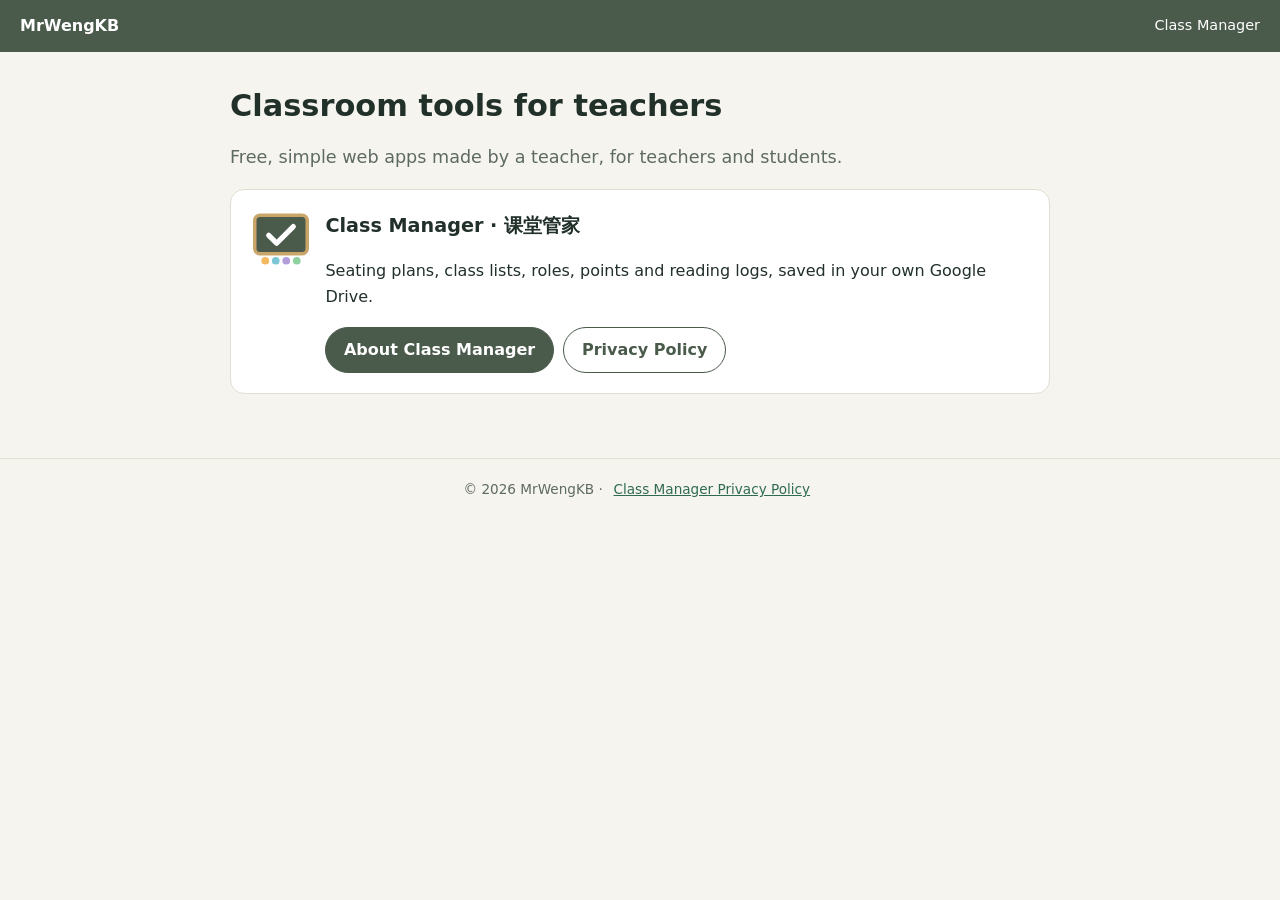
==== index.html @ bfaca660 "Add mrwengkb.com homepage and Class Manager privacy policy Co-Authored-By: Claude Opus 5.5 <noreply@" ====
<!doctype html>
<html lang="en">
<head>
  <meta charset="utf-8">
  <meta name="viewport" content="width=device-width, initial-scale=1">
  <title>MrWengKB · Classroom tools for teachers</title>
  <meta name="description" content="Free classroom tools for teachers by MrWengKB.">
  <link rel="icon" href="classmanager/favicon.svg" type="image/svg+xml">
  <link rel="stylesheet" href="style.css">
</head>
<body>
  <header class="top">
    <a href="/"><b>MrWengKB</b></a>
    <nav><a href="classmanager/">Class Manager</a></nav>
  </header>
  <main>
    <h1>Classroom tools for teachers</h1>
    <p class="lead">Free, simple web apps made by a teacher, for teachers and students.</p>

    <div class="card app">
      <img src="classmanager/favicon.svg" alt="" width="56" height="56">
      <div>
        <h2>Class Manager · 课堂管家</h2>
        <p>Seating plans, class lists, roles, points and reading logs, saved in your own Google Drive.</p>
        <div class="btns">
          <a class="btn primary" href="classmanager/">About Class Manager</a>
          <a class="btn" href="classmanager/privacy.html">Privacy Policy</a>
        </div>
      </div>
    </div>
  </main>
  <footer class="site">© <span data-year>2026</span> MrWengKB · <a href="classmanager/privacy.html">Class Manager Privacy Policy</a></footer>
  <script src="js/main.js"></script>
</body>
</html>
---- style.css ----
:root{--ink:#22302a;--muted:#5d6b63;--brand:#4a5a4b;--gold:#c9a56a;--bg:#f6f4ee;--card:#fff;--line:#e3ded2}
*{box-sizing:border-box}
html{-webkit-text-size-adjust:100%}
body{margin:0;font:16px/1.65 system-ui,-apple-system,"Segoe UI",Roboto,"PingFang SC","Microsoft YaHei",sans-serif;color:var(--ink);background:var(--bg)}
a{color:#2f6b52}
header.top{display:flex;align-items:center;gap:.75rem;padding:.8rem 1.25rem;background:var(--brand);color:#fff}
header.top a{color:#fff;text-decoration:none;display:flex;align-items:center;gap:.6rem}
header.top small{display:block;opacity:.8;font-size:.8rem}
header.top nav{margin-left:auto;display:flex;gap:1rem;font-size:.9rem}
main{max-width:860px;margin:0 auto;padding:2rem 1.25rem 3rem}
h1{font-size:1.9rem;line-height:1.25;margin:.2rem 0 .6rem}
h2{font-size:1.2rem;margin:1.8rem 0 .4rem}
.lead{font-size:1.1rem;color:var(--muted)}
.muted{color:var(--muted);font-size:.9rem}
.card{background:var(--card);border:1px solid var(--line);border-radius:14px;padding:1.25rem 1.4rem;margin:1rem 0}
.card h2{margin-top:0}
.app{display:flex;gap:1rem;align-items:flex-start}
.app img{flex:none}
.btns{display:flex;flex-wrap:wrap;gap:.6rem;margin-top:1rem}
.btn{display:inline-block;padding:.55rem 1.1rem;border-radius:999px;border:1px solid var(--brand);color:var(--brand);text-decoration:none;font-weight:600}
.btn.primary{background:var(--brand);color:#fff}
ul.features{padding-left:1.2rem}
ul.features li{margin:.25rem 0}
code{background:#eee9dc;padding:.05rem .35rem;border-radius:4px;font-size:.9em}
hr{border:0;border-top:1px solid var(--line);margin:2.5rem 0}
footer.site{border-top:1px solid var(--line);padding:1.2rem;text-align:center;font-size:.85rem;color:var(--muted)}
footer.site a{margin:0 .4rem}
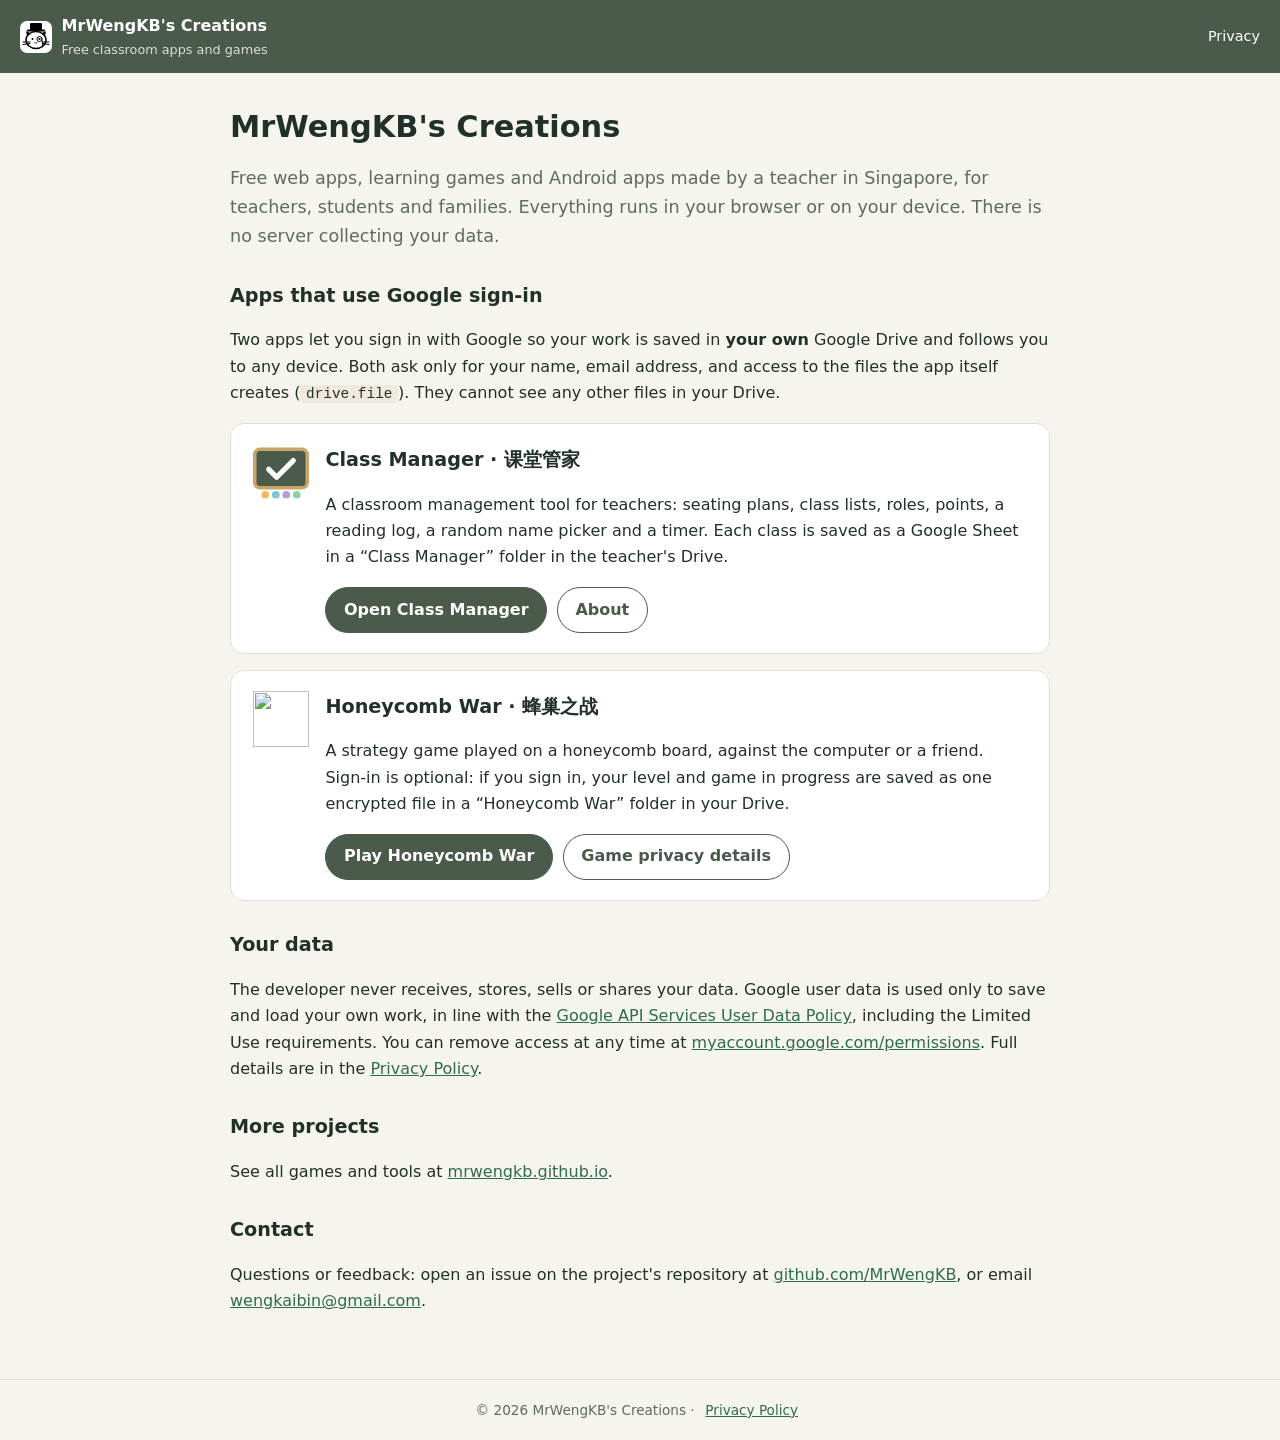
==== commit ebe9e1f4: "Make mrwengkb.com the MrWengKB's Creations homepage and privacy policy Covers both apps that share t" ====
--- a/index.html
+++ b/index.html
@@ -3,33 +3,59 @@
 <head>
   <meta charset="utf-8">
   <meta name="viewport" content="width=device-width, initial-scale=1">
-  <title>MrWengKB · Classroom tools for teachers</title>
-  <meta name="description" content="Free classroom tools for teachers by MrWengKB.">
-  <link rel="icon" href="classmanager/favicon.svg" type="image/svg+xml">
+  <title>MrWengKB's Creations · Free classroom apps and games</title>
+  <meta name="description" content="MrWengKB's Creations: free classroom apps and learning games made by a teacher, including Class Manager and Honeycomb War.">
+  <link rel="icon" href="favicon.svg" type="image/svg+xml">
+  <link rel="icon" href="favicon-32.png" sizes="32x32" type="image/png">
+  <link rel="apple-touch-icon" href="apple-touch-icon.png">
   <link rel="stylesheet" href="style.css">
 </head>
 <body>
   <header class="top">
-    <a href="/"><b>MrWengKB</b></a>
-    <nav><a href="classmanager/">Class Manager</a></nav>
+    <a href="/"><img src="favicon.svg" alt="" width="32" height="32"><div><b>MrWengKB's Creations</b><small>Free classroom apps and games</small></div></a>
+    <nav><a href="privacy.html">Privacy</a></nav>
   </header>
   <main>
-    <h1>Classroom tools for teachers</h1>
-    <p class="lead">Free, simple web apps made by a teacher, for teachers and students.</p>
+    <h1>MrWengKB's Creations</h1>
+    <p class="lead">Free web apps, learning games and Android apps made by a teacher in Singapore, for teachers, students and families. Everything runs in your browser or on your device. There is no server collecting your data.</p>
+
+    <h2>Apps that use Google sign-in</h2>
+    <p>Two apps let you sign in with Google so your work is saved in <b>your own</b> Google Drive and follows you to any device. Both ask only for your name, email address, and access to the files the app itself creates (<code>drive.file</code>). They cannot see any other files in your Drive.</p>
 
     <div class="card app">
       <img src="classmanager/favicon.svg" alt="" width="56" height="56">
       <div>
         <h2>Class Manager · 课堂管家</h2>
-        <p>Seating plans, class lists, roles, points and reading logs, saved in your own Google Drive.</p>
+        <p>A classroom management tool for teachers: seating plans, class lists, roles, points, a reading log, a random name picker and a timer. Each class is saved as a Google Sheet in a “Class Manager” folder in the teacher's Drive.</p>
         <div class="btns">
-          <a class="btn primary" href="classmanager/">About Class Manager</a>
-          <a class="btn" href="classmanager/privacy.html">Privacy Policy</a>
+          <a class="btn primary" href="https://mrwengkb.github.io/ClassManager/">Open Class Manager</a>
+          <a class="btn" href="classmanager/">About</a>
         </div>
       </div>
     </div>
+
+    <div class="card app">
+      <img src="https://raw.githubusercontent.com/MrWengKB/HoneycombWar/main/favicon.svg" alt="" width="56" height="56">
+      <div>
+        <h2>Honeycomb War · 蜂巢之战</h2>
+        <p>A strategy game played on a honeycomb board, against the computer or a friend. Sign-in is optional: if you sign in, your level and game in progress are saved as one encrypted file in a “Honeycomb War” folder in your Drive.</p>
+        <div class="btns">
+          <a class="btn primary" href="https://mrwengkb.github.io/HoneycombWar/">Play Honeycomb War</a>
+          <a class="btn" href="https://mrwengkb.github.io/HoneycombWar/privacy.html">Game privacy details</a>
+        </div>
+      </div>
+    </div>
+
+    <h2>Your data</h2>
+    <p>The developer never receives, stores, sells or shares your data. Google user data is used only to save and load your own work, in line with the <a href="https://developers.google.com/terms/api-services-user-data-policy">Google API Services User Data Policy</a>, including the Limited Use requirements. You can remove access at any time at <a href="https://myaccount.google.com/permissions">myaccount.google.com/permissions</a>. Full details are in the <a href="privacy.html">Privacy Policy</a>.</p>
+
+    <h2>More projects</h2>
+    <p>See all games and tools at <a href="https://mrwengkb.github.io/">mrwengkb.github.io</a>.</p>
+
+    <h2>Contact</h2>
+    <p>Questions or feedback: open an issue on the project's repository at <a href="https://github.com/MrWengKB">github.com/MrWengKB</a>, or email <a href="mailto:wengkaibin@gmail.com">wengkaibin@gmail.com</a>.</p>
   </main>
-  <footer class="site">© <span data-year>2026</span> MrWengKB · <a href="classmanager/privacy.html">Class Manager Privacy Policy</a></footer>
+  <footer class="site">© <span data-year>2026</span> MrWengKB's Creations · <a href="privacy.html">Privacy Policy</a></footer>
   <script src="js/main.js"></script>
 </body>
 </html>
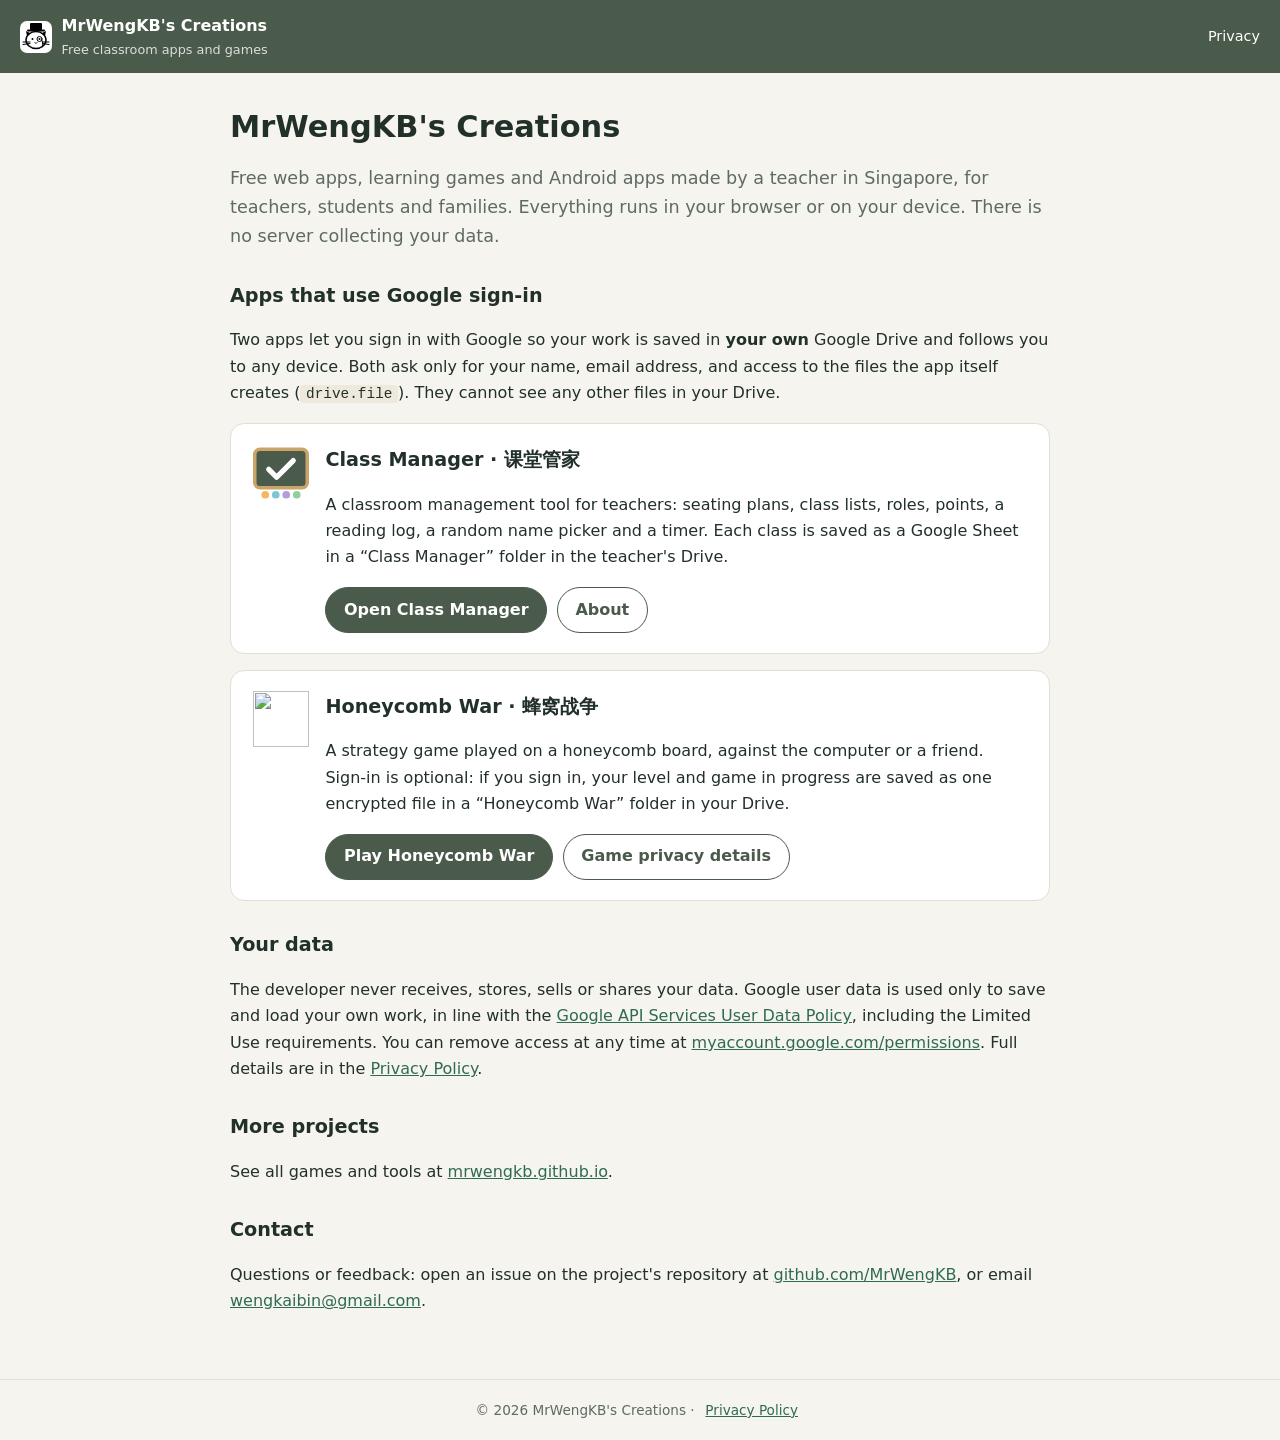
==== commit ddc8a815: "Use the correct Chinese name 蜂窝战争 for Honeycomb War Co-Authored-By: Claude Opus 5.5 <noreply@anthrop" ====
--- a/index.html
+++ b/index.html
@@ -37,7 +37,7 @@
     <div class="card app">
       <img src="https://raw.githubusercontent.com/MrWengKB/HoneycombWar/main/favicon.svg" alt="" width="56" height="56">
       <div>
-        <h2>Honeycomb War · 蜂巢之战</h2>
+        <h2>Honeycomb War · 蜂窝战争</h2>
         <p>A strategy game played on a honeycomb board, against the computer or a friend. Sign-in is optional: if you sign in, your level and game in progress are saved as one encrypted file in a “Honeycomb War” folder in your Drive.</p>
         <div class="btns">
           <a class="btn primary" href="https://mrwengkb.github.io/HoneycombWar/">Play Honeycomb War</a>
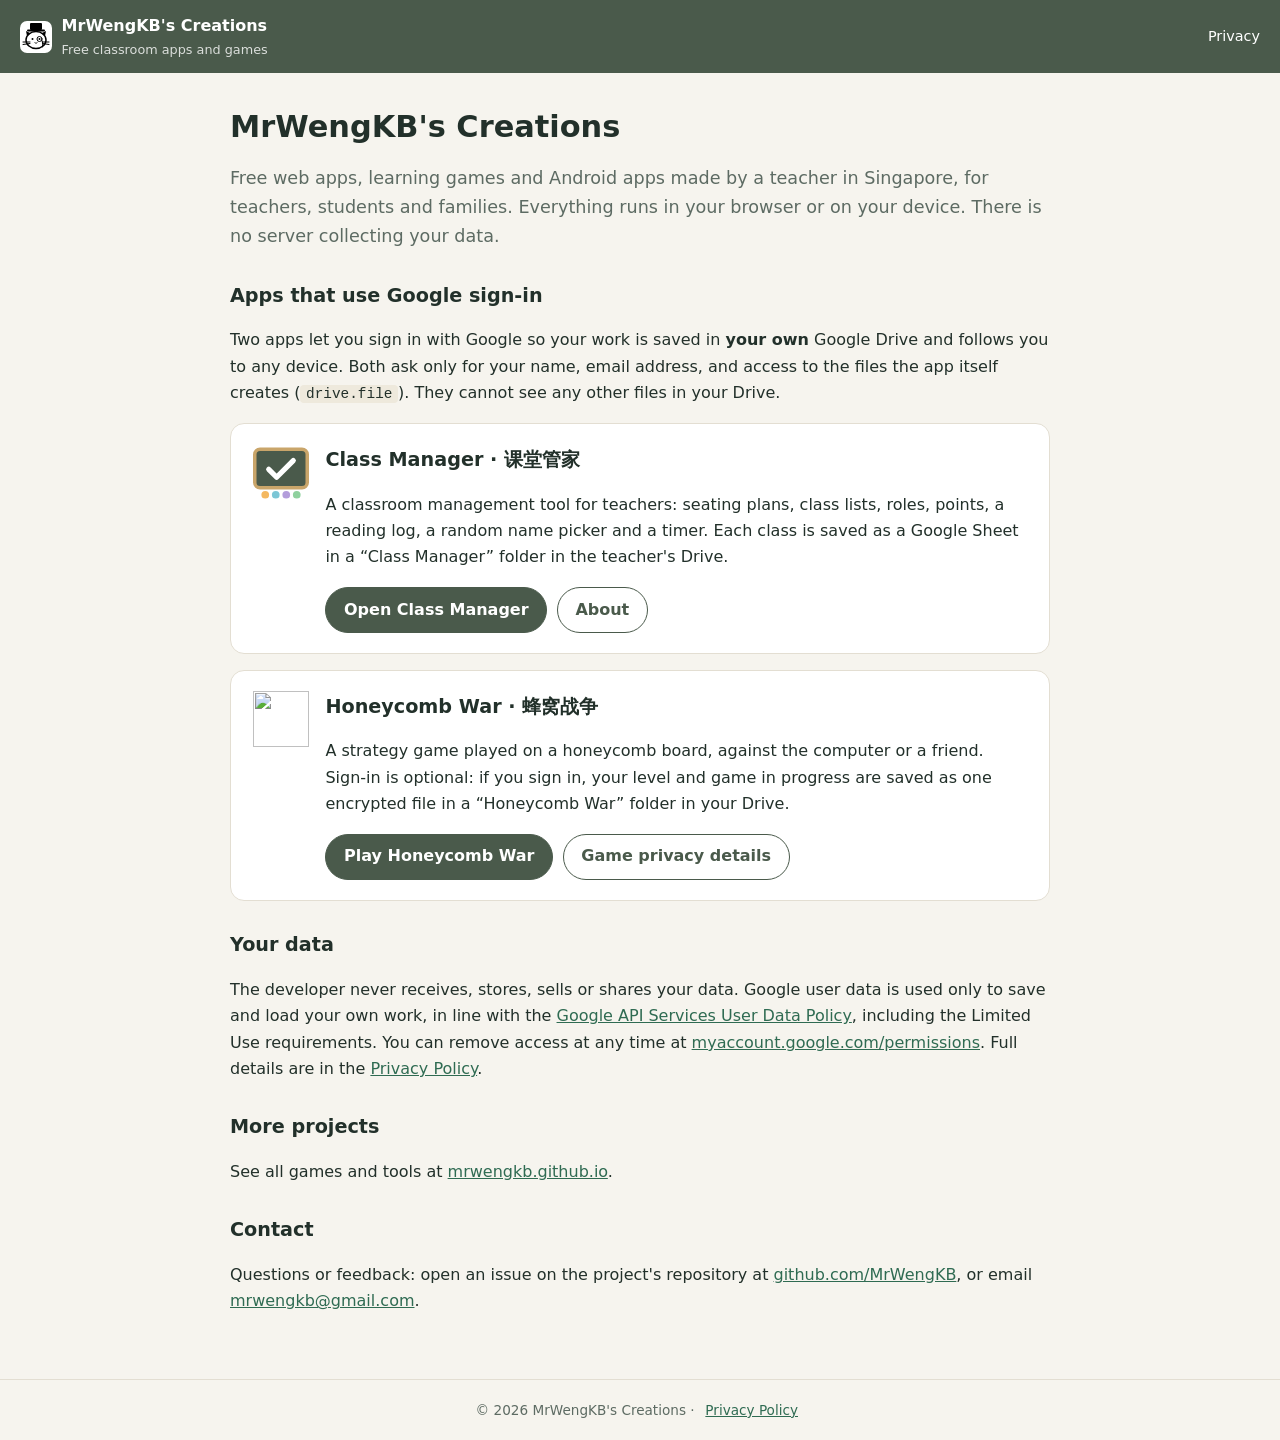
==== commit f3335f8a: "Homepage contact email: mrwengkb@gmail.com Co-Authored-By: Claude Opus 5.5 <noreply@anthropic.com> C" ====
--- a/index.html
+++ b/index.html
@@ -2,6 +2,15 @@
 <html lang="en">
 <head>
   <meta charset="utf-8">
+  <!-- GA-START: Google Analytics (removed when building children's Android apps) -->
+  <script async src="https://www.googletagmanager.com/gtag/js?id=G-LVJJ4GY9FC"></script>
+  <script>
+    window.dataLayer = window.dataLayer || [];
+    function gtag(){dataLayer.push(arguments);}
+    gtag('js', new Date());
+    gtag('config', 'G-LVJJ4GY9FC');
+  </script>
+  <!-- GA-END -->
   <meta name="viewport" content="width=device-width, initial-scale=1">
   <title>MrWengKB's Creations · Free classroom apps and games</title>
   <meta name="description" content="MrWengKB's Creations: free classroom apps and learning games made by a teacher, including Class Manager and Honeycomb War.">
@@ -53,7 +62,7 @@
     <p>See all games and tools at <a href="https://mrwengkb.github.io/">mrwengkb.github.io</a>.</p>
 
     <h2>Contact</h2>
-    <p>Questions or feedback: open an issue on the project's repository at <a href="https://github.com/MrWengKB">github.com/MrWengKB</a>, or email <a href="mailto:wengkaibin@gmail.com">wengkaibin@gmail.com</a>.</p>
+    <p>Questions or feedback: open an issue on the project's repository at <a href="https://github.com/MrWengKB">github.com/MrWengKB</a>, or email <a href="mailto:mrwengkb@gmail.com">mrwengkb@gmail.com</a>.</p>
   </main>
   <footer class="site">© <span data-year>2026</span> MrWengKB's Creations · <a href="privacy.html">Privacy Policy</a></footer>
   <script src="js/main.js"></script>
